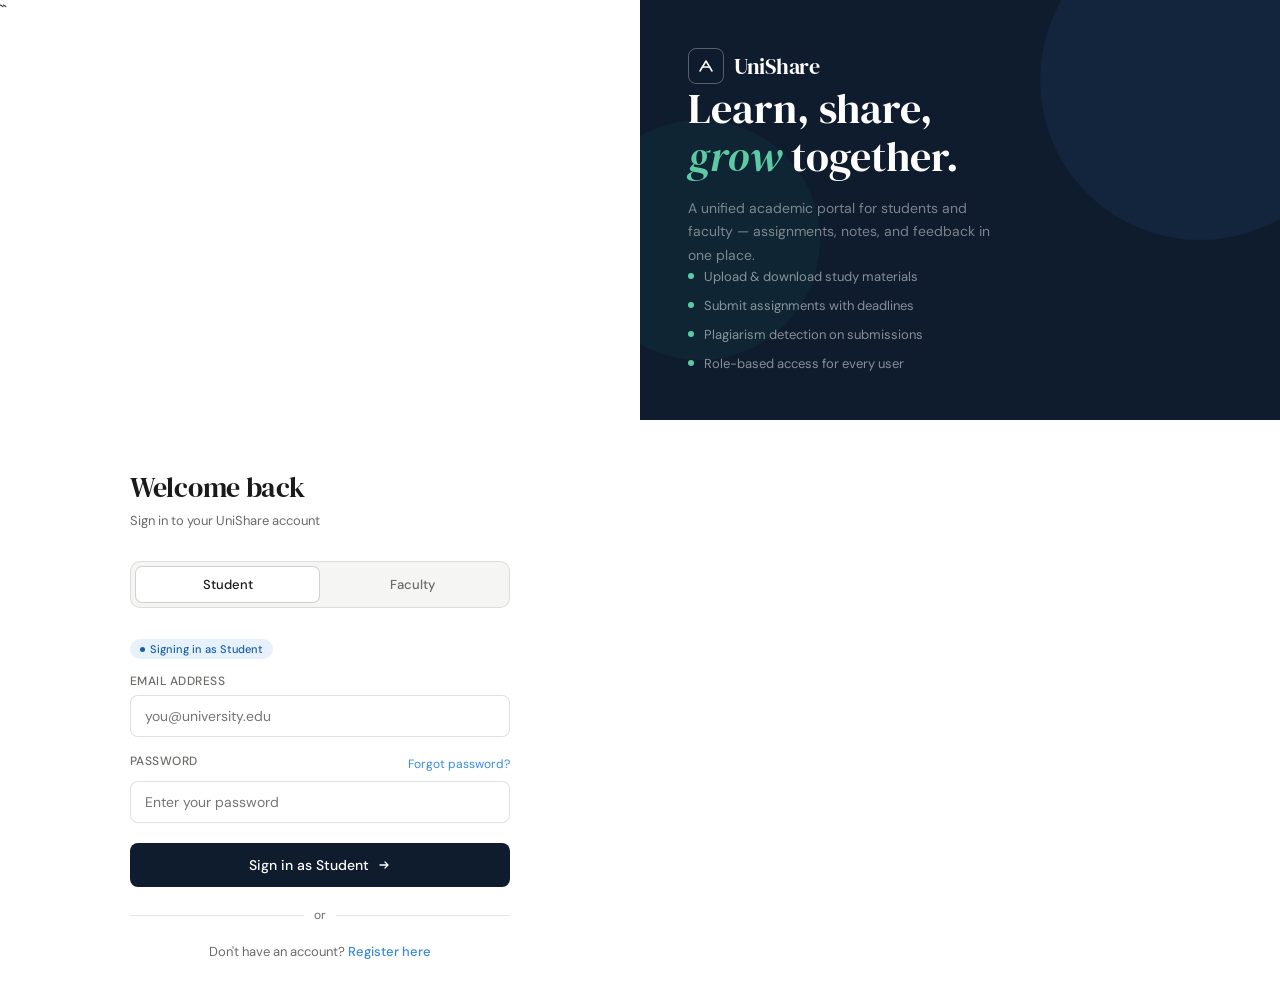
==== login.html @ 8bb80335 "add new file" ====
<!DOCTYPE html>
<html lang="en">
<head>
  <meta charset="UTF-8" />
  <meta name="viewport" content="width=device-width, initial-scale=1.0"/>
  <title>UniShare — Login</title>
  <link rel="preconnect" href="https://fonts.googleapis.com">
  <link rel="preconnect" href="https://fonts.gstatic.com" crossorigin>
  <link href="https://fonts.googleapis.com/css2?family=DM+Serif+Display:ital@0;1&family=DM+Sans:wght@300;400;500&display=swap" rel="stylesheet">
  <style>
    *, *::before, *::after { box-sizing: border-box; margin: 0; padding: 0; }

    html, body {
      height: 100%;
      font-family: 'DM Sans', sans-serif;
      background: #ffffff;
      color: #1a1a1a;
    }

    .page {
      min-height: 100vh;
      display: grid;
      grid-template-columns: 1fr 1fr;
    }

    .left-panel {
      background: #0f1c2e;
      padding: 3rem;
      display: flex;
      flex-direction: column;
      justify-content: space-between;
      position: relative;
      overflow: hidden;
    }

    .left-panel::before {
      content: '';
      position: absolute;
      top: -80px; right: -80px;
      width: 320px; height: 320px;
      border-radius: 50%;
      background: rgba(55, 138, 221, 0.08);
    }

    .left-panel::after {
      content: '';
      position: absolute;
      bottom: 60px; left: -60px;
      width: 240px; height: 240px;
      border-radius: 50%;
      background: rgba(29, 158, 117, 0.07);
    }

    .brand {
      display: flex;
      align-items: center;
      gap: 10px;
      position: relative;
      z-index: 1;
    }

    .brand-mark {
      width: 36px; height: 36px;
      border: 1.5px solid rgba(255,255,255,0.3);
      border-radius: 8px;
      display: flex; align-items: center; justify-content: center;
    }

    .brand-name {
      font-family: 'DM Serif Display', serif;
      font-size: 22px;
      color: #fff;
      letter-spacing: -0.3px;
    }

    .hero-text {
      position: relative;
      z-index: 1;
    }

    .hero-text h1 {
      font-family: 'DM Serif Display', serif;
      font-size: 42px;
      line-height: 1.15;
      color: #fff;
      font-weight: 400;
      margin-bottom: 16px;
    }

    .hero-text h1 em {
      font-style: italic;
      color: #5DCAA5;
    }

    .hero-text p {
      font-size: 14px;
      color: rgba(255,255,255,0.45);
      line-height: 1.7;
      max-width: 320px;
    }

    .features {
      position: relative;
      z-index: 1;
      display: flex;
      flex-direction: column;
      gap: 12px;
    }

    .feature-item {
      display: flex;
      align-items: center;
      gap: 10px;
    }

    .feature-dot {
      width: 6px; height: 6px;
      border-radius: 50%;
      background: #5DCAA5;
      flex-shrink: 0;
    }

    .feature-item span {
      font-size: 13px;
      color: rgba(255,255,255,0.5);
    }

    .right-panel {
      display: flex;
      align-items: center;
      justify-content: center;
      padding: 3rem 2.5rem;
      background: #ffffff;
    }

    .form-container {
      width: 100%;
      max-width: 380px;
    }

    .form-header {
      margin-bottom: 2rem;
    }

    .form-header h2 {
      font-family: 'DM Serif Display', serif;
      font-size: 28px;
      font-weight: 400;
      color: #1a1a1a;
      margin-bottom: 6px;
      letter-spacing: -0.3px;
    }

    .form-header p {
      font-size: 13px;
      color: #6b6b68;
    }

    .role-toggle {
      display: grid;
      grid-template-columns: 1fr 1fr;
      background: #f5f5f3;
      border-radius: 10px;
      padding: 4px;
      margin-bottom: 1.75rem;
      border: 0.5px solid rgba(0,0,0,0.1);
    }

    .role-btn {
      padding: 9px 0;
      border: none;
      background: transparent;
      border-radius: 7px;
      font-family: 'DM Sans', sans-serif;
      font-size: 13px;
      font-weight: 500;
      cursor: pointer;
      color: #6b6b68;
      transition: all 0.18s ease;
    }

    .role-btn.active {
      background: #ffffff;
      color: #1a1a1a;
      border: 0.5px solid rgba(0,0,0,0.18);
    }

    .role-badge {
      display: inline-flex;
      align-items: center;
      gap: 5px;
      background: #e6f1fb;
      color: #185fa5;
      font-size: 11px;
      font-weight: 500;
      padding: 3px 10px;
      border-radius: 20px;
      margin-bottom: 14px;
    }

    .role-badge.faculty {
      background: #e1f5ee;
      color: #0f6e56;
    }

    .role-dot {
      width: 5px; height: 5px;
      border-radius: 50%;
      background: currentColor;
    }

    .field { margin-bottom: 1rem; }

    .field label {
      display: block;
      font-size: 12px;
      font-weight: 500;
      color: #6b6b68;
      letter-spacing: 0.04em;
      text-transform: uppercase;
      margin-bottom: 6px;
    }

    .field input {
      width: 100%;
      height: 42px;
      border: 0.5px solid rgba(0,0,0,0.12);
      border-radius: 8px;
      padding: 0 14px;
      font-family: 'DM Sans', sans-serif;
      font-size: 14px;
      background: #ffffff;
      color: #1a1a1a;
      outline: none;
      transition: border-color 0.15s;
    }

    .field input:hover { border-color: rgba(0,0,0,0.22); }
    .field input:focus { border-color: rgba(0,0,0,0.35); box-shadow: 0 0 0 3px rgba(55,138,221,0.1); }
    .field input.error { border-color: #E24B4A; box-shadow: 0 0 0 3px rgba(226,75,74,0.1); }

    .field-row {
      display: flex;
      align-items: center;
      justify-content: space-between;
      margin-bottom: 6px;
    }

    .field-row label {
      font-size: 12px;
      font-weight: 500;
      color: #6b6b68;
      letter-spacing: 0.04em;
      text-transform: uppercase;
    }

    .forgot-link {
      font-size: 12px;
      color: #378ADD;
      text-decoration: none;
    }

    .forgot-link:hover { text-decoration: underline; }

    .error-msg {
      font-size: 12px;
      color: #E24B4A;
      margin-top: 5px;
      display: none;
    }

    .submit-btn {
      width: 100%;
      height: 44px;
      background: #0f1c2e;
      color: #fff;
      border: none;
      border-radius: 8px;
      font-family: 'DM Sans', sans-serif;
      font-size: 14px;
      font-weight: 500;
      cursor: pointer;
      margin-top: 1.25rem;
      transition: opacity 0.15s, transform 0.1s;
      display: flex;
      align-items: center;
      justify-content: center;
      gap: 8px;
    }

    .submit-btn:hover { opacity: 0.88; }
    .submit-btn:active { transform: scale(0.99); }

    .divider {
      display: flex;
      align-items: center;
      gap: 10px;
      margin: 1.25rem 0;
    }

    .divider hr {
      flex: 1;
      border: none;
      border-top: 0.5px solid rgba(0,0,0,0.1);
    }

    .divider span {
      font-size: 12px;
      color: #6b6b68;
    }

    .register-link {
      text-align: center;
      font-size: 13px;
      color: #6b6b68;
    }

    .register-link a {
      color: #378ADD;
      text-decoration: none;
      font-weight: 500;
    }

    .register-link a:hover { text-decoration: underline; }

    @media (max-width: 768px) {
      .page { grid-template-columns: 1fr; }
      .left-panel { display: none; }
      .right-panel { padding: 2rem 1.5rem; min-height: 100vh; }
    }
  </style>
</head>
<body>

<div class="page">

  ``
  <div class="left-panel">
    <div class="brand">
      <div class="brand-mark">
        <svg width="18" height="18" viewBox="0 0 18 18" fill="none">
          <path d="M3 14L9 4L15 14" stroke="white" stroke-width="1.5" stroke-linecap="round" stroke-linejoin="round"/>
          <path d="M5.5 10H12.5" stroke="white" stroke-width="1.5" stroke-linecap="round"/>
        </svg>
      </div>
      <span class="brand-name">UniShare</span>
    </div>

    <div class="hero-text">
      <h1>Learn, share,<br><em>grow</em> together.</h1>
      <p>A unified academic portal for students and faculty — assignments, notes, and feedback in one place.</p>
    </div>

    <div class="features">
      <div class="feature-item"><div class="feature-dot"></div><span>Upload &amp; download study materials</span></div>
      <div class="feature-item"><div class="feature-dot"></div><span>Submit assignments with deadlines</span></div>
      <div class="feature-item"><div class="feature-dot"></div><span>Plagiarism detection on submissions</span></div>
      <div class="feature-item"><div class="feature-dot"></div><span>Role-based access for every user</span></div>
    </div>
  </div>

  
  <div class="right-panel">
    <div class="form-container">

      <div class="form-header">
        <h2 id="form-title">Welcome back</h2>
        <p id="form-sub">Sign in to your UniShare account</p>
      </div>

      <div class="role-toggle">
        <button class="role-btn active" id="btn-student" onclick="switchRole('student')">Student</button>
        <button class="role-btn" id="btn-faculty" onclick="switchRole('faculty')">Faculty</button>
      </div>

      <div id="role-badge" class="role-badge">
        <div class="role-dot"></div>
        <span id="badge-text">Signing in as Student</span>
      </div>

      <div class="field">
        <label for="email">Email address</label>
        <input type="email" id="email" placeholder="you@university.edu" />
        <div class="error-msg" id="email-err">Please enter a valid email address.</div>
      </div>

      <div class="field">
        <div class="field-row">
          <label for="password">Password</label>
          <a href="#" class="forgot-link">Forgot password?</a>
        </div>
        <input type="password" id="password" placeholder="Enter your password" />
        <div class="error-msg" id="pass-err">Password cannot be empty.</div>
      </div>

      <button class="submit-btn" id="login-btn" onclick="handleLogin()">
        <span id="btn-label">Sign in as Student</span>
        <svg width="14" height="14" viewBox="0 0 14 14" fill="none">
          <path d="M3 7H11M11 7L8 4M11 7L8 10" stroke="white" stroke-width="1.3" stroke-linecap="round" stroke-linejoin="round"/>
        </svg>
      </button>

      <div class="divider">
        <hr /><span>or</span><hr />
      </div>

      <div class="register-link">
        Don't have an account? <a href="register.html">Register here</a>
      </div>

    </div>
  </div>

</div>

<script>
  let currentRole = 'student';

  function switchRole(role) {
    currentRole = role;
    const isStudent = role === 'student';

    document.getElementById('btn-student').classList.toggle('active', isStudent);
    document.getElementById('btn-faculty').classList.toggle('active', !isStudent);

    const badge = document.getElementById('role-badge');
    badge.className = 'role-badge' + (isStudent ? '' : ' faculty');
    document.getElementById('badge-text').textContent = isStudent ? 'Signing in as Student' : 'Signing in as Faculty';
    document.getElementById('btn-label').textContent  = isStudent ? 'Sign in as Student'    : 'Sign in as Faculty';
    document.getElementById('form-title').textContent = isStudent ? 'Welcome back'           : 'Faculty portal';
    document.getElementById('form-sub').textContent   = isStudent
      ? 'Sign in to your UniShare account'
      : 'Access your courses and submissions';
    document.getElementById('email').placeholder = isStudent
      ? 'you@university.edu'
      : 'faculty@university.edu';
  }

  function handleLogin() {
    const email    = document.getElementById('email').value.trim();
    const pass     = document.getElementById('password').value.trim();
    const emailEl  = document.getElementById('email');
    const passEl   = document.getElementById('password');
    const emailErr = document.getElementById('email-err');
    const passErr  = document.getElementById('pass-err');

    let valid = true;

    if (!email || !/^[^\s@]+@[^\s@]+\.[^\s@]+$/.test(email)) {
      emailEl.classList.add('error');
      emailErr.style.display = 'block';
      valid = false;
    } else {
      emailEl.classList.remove('error');
      emailErr.style.display = 'none';
    }

    if (!pass) {
      passEl.classList.add('error');
      passErr.style.display = 'block';
      valid = false;
    } else {
      passEl.classList.remove('error');
      passErr.style.display = 'none';
    }

    if (!valid) return;


    if (currentRole === 'student') {
      localStorage.setItem('studentName', email.split('@')[0]);
window.location.href = 'student-dashboard.html';
    } else {
      window.location.href = 'faculty-dashboard.html';
    }
  }

  
  document.addEventListener('keydown', function(e) {
    if (e.key === 'Enter') handleLogin();
  });
</script>

</body>
</html>
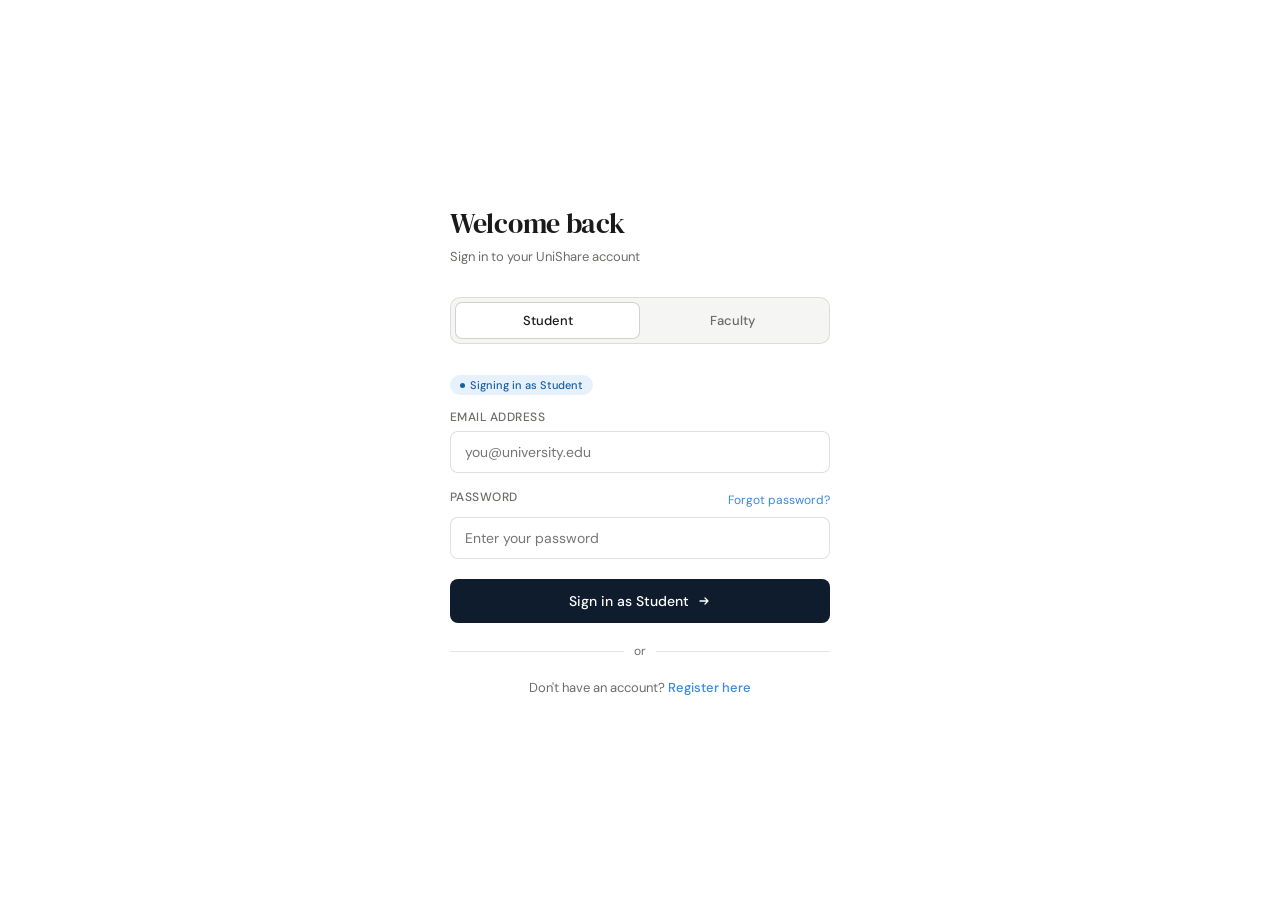
==== commit 1c18aee8: "some changes in frontend panel" ====
--- a/login.html
+++ b/login.html
@@ -4,9 +4,11 @@
   <meta charset="UTF-8" />
   <meta name="viewport" content="width=device-width, initial-scale=1.0"/>
   <title>UniShare — Login</title>
+
   <link rel="preconnect" href="https://fonts.googleapis.com">
   <link rel="preconnect" href="https://fonts.gstatic.com" crossorigin>
   <link href="https://fonts.googleapis.com/css2?family=DM+Serif+Display:ital@0;1&family=DM+Sans:wght@300;400;500&display=swap" rel="stylesheet">
+
   <style>
     *, *::before, *::after { box-sizing: border-box; margin: 0; padding: 0; }
 
@@ -19,110 +21,9 @@
 
     .page {
       min-height: 100vh;
-      display: grid;
-      grid-template-columns: 1fr 1fr;
-    }
-
-    .left-panel {
-      background: #0f1c2e;
-      padding: 3rem;
-      display: flex;
-      flex-direction: column;
-      justify-content: space-between;
-      position: relative;
-      overflow: hidden;
-    }
-
-    .left-panel::before {
-      content: '';
-      position: absolute;
-      top: -80px; right: -80px;
-      width: 320px; height: 320px;
-      border-radius: 50%;
-      background: rgba(55, 138, 221, 0.08);
-    }
-
-    .left-panel::after {
-      content: '';
-      position: absolute;
-      bottom: 60px; left: -60px;
-      width: 240px; height: 240px;
-      border-radius: 50%;
-      background: rgba(29, 158, 117, 0.07);
-    }
-
-    .brand {
-      display: flex;
-      align-items: center;
-      gap: 10px;
-      position: relative;
-      z-index: 1;
-    }
-
-    .brand-mark {
-      width: 36px; height: 36px;
-      border: 1.5px solid rgba(255,255,255,0.3);
-      border-radius: 8px;
-      display: flex; align-items: center; justify-content: center;
-    }
-
-    .brand-name {
-      font-family: 'DM Serif Display', serif;
-      font-size: 22px;
-      color: #fff;
-      letter-spacing: -0.3px;
-    }
-
-    .hero-text {
-      position: relative;
-      z-index: 1;
-    }
-
-    .hero-text h1 {
-      font-family: 'DM Serif Display', serif;
-      font-size: 42px;
-      line-height: 1.15;
-      color: #fff;
-      font-weight: 400;
-      margin-bottom: 16px;
-    }
-
-    .hero-text h1 em {
-      font-style: italic;
-      color: #5DCAA5;
-    }
-
-    .hero-text p {
-      font-size: 14px;
-      color: rgba(255,255,255,0.45);
-      line-height: 1.7;
-      max-width: 320px;
-    }
-
-    .features {
-      position: relative;
-      z-index: 1;
-      display: flex;
-      flex-direction: column;
-      gap: 12px;
-    }
-
-    .feature-item {
-      display: flex;
-      align-items: center;
-      gap: 10px;
-    }
-
-    .feature-dot {
-      width: 6px; height: 6px;
-      border-radius: 50%;
-      background: #5DCAA5;
-      flex-shrink: 0;
-    }
-
-    .feature-item span {
-      font-size: 13px;
-      color: rgba(255,255,255,0.5);
+      display: flex;
+      align-items: center;
+      justify-content: center;
     }
 
     .right-panel {
@@ -131,6 +32,7 @@
       justify-content: center;
       padding: 3rem 2.5rem;
       background: #ffffff;
+      width: 100%;
     }
 
     .form-container {
@@ -324,42 +226,15 @@
     .register-link a:hover { text-decoration: underline; }
 
     @media (max-width: 768px) {
-      .page { grid-template-columns: 1fr; }
-      .left-panel { display: none; }
       .right-panel { padding: 2rem 1.5rem; min-height: 100vh; }
     }
   </style>
 </head>
+
 <body>
 
 <div class="page">
 
-  ``
-  <div class="left-panel">
-    <div class="brand">
-      <div class="brand-mark">
-        <svg width="18" height="18" viewBox="0 0 18 18" fill="none">
-          <path d="M3 14L9 4L15 14" stroke="white" stroke-width="1.5" stroke-linecap="round" stroke-linejoin="round"/>
-          <path d="M5.5 10H12.5" stroke="white" stroke-width="1.5" stroke-linecap="round"/>
-        </svg>
-      </div>
-      <span class="brand-name">UniShare</span>
-    </div>
-
-    <div class="hero-text">
-      <h1>Learn, share,<br><em>grow</em> together.</h1>
-      <p>A unified academic portal for students and faculty — assignments, notes, and feedback in one place.</p>
-    </div>
-
-    <div class="features">
-      <div class="feature-item"><div class="feature-dot"></div><span>Upload &amp; download study materials</span></div>
-      <div class="feature-item"><div class="feature-dot"></div><span>Submit assignments with deadlines</span></div>
-      <div class="feature-item"><div class="feature-dot"></div><span>Plagiarism detection on submissions</span></div>
-      <div class="feature-item"><div class="feature-dot"></div><span>Role-based access for every user</span></div>
-    </div>
-  </div>
-
-  
   <div class="right-panel">
     <div class="form-container">
 
@@ -466,16 +341,14 @@
 
     if (!valid) return;
 
-
     if (currentRole === 'student') {
       localStorage.setItem('studentName', email.split('@')[0]);
-window.location.href = 'student-dashboard.html';
+      window.location.href = 'student-dashboard.html';
     } else {
       window.location.href = 'faculty-dashboard.html';
     }
   }
 
-  
   document.addEventListener('keydown', function(e) {
     if (e.key === 'Enter') handleLogin();
   });
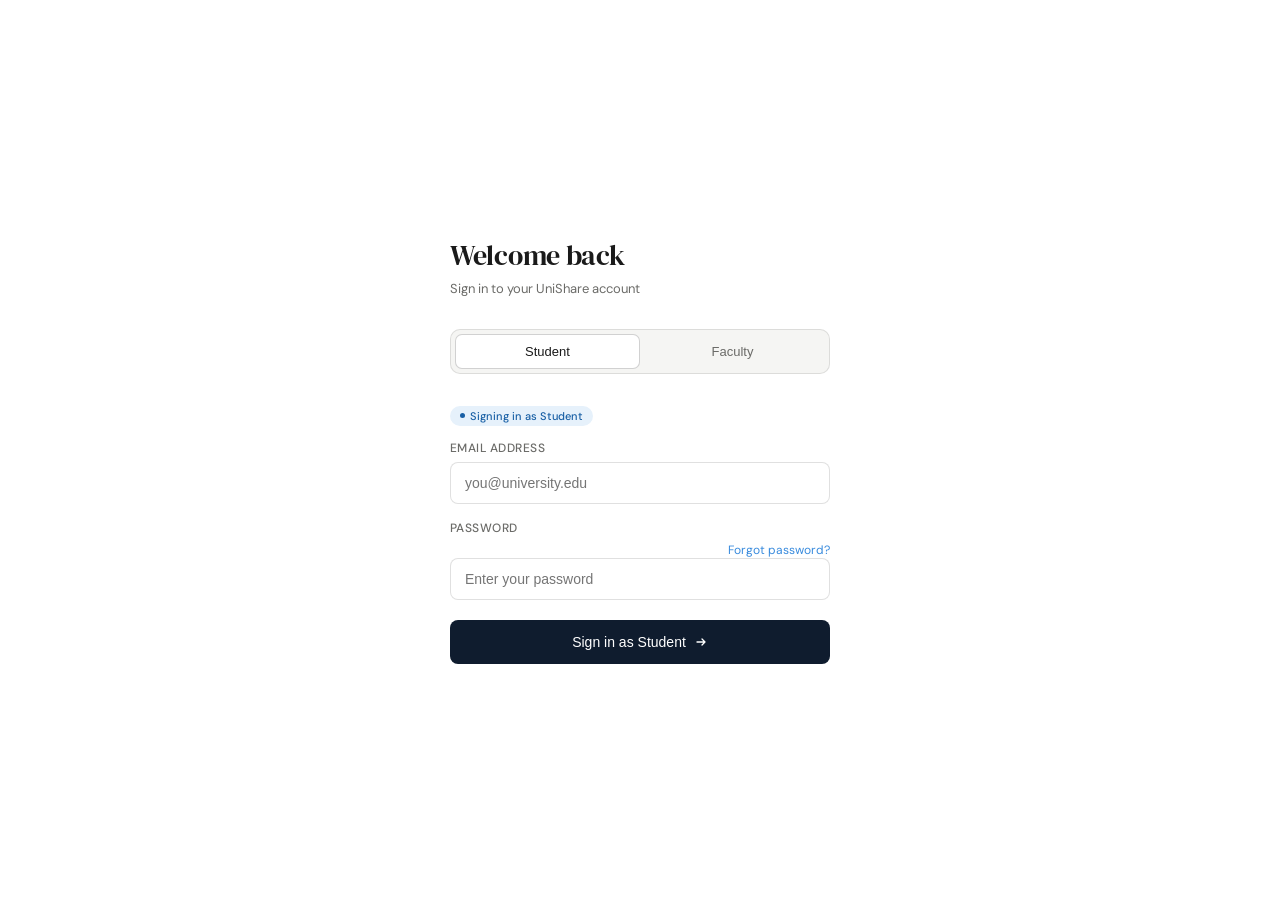
==== commit acd35093: "." ====
--- a/login.html
+++ b/login.html
@@ -1,3 +1,4 @@
+
 <!DOCTYPE html>
 <html lang="en">
 <head>
@@ -40,10 +41,7 @@
       max-width: 380px;
     }
 
-    .form-header {
-      margin-bottom: 2rem;
-    }
-
+    .form-header { margin-bottom: 2rem; }
     .form-header h2 {
       font-family: 'DM Serif Display', serif;
       font-size: 28px;
@@ -52,11 +50,7 @@
       margin-bottom: 6px;
       letter-spacing: -0.3px;
     }
-
-    .form-header p {
-      font-size: 13px;
-      color: #6b6b68;
-    }
+    .form-header p { font-size: 13px; color: #6b6b68; }
 
     .role-toggle {
       display: grid;
@@ -67,20 +61,17 @@
       margin-bottom: 1.75rem;
       border: 0.5px solid rgba(0,0,0,0.1);
     }
-
     .role-btn {
       padding: 9px 0;
       border: none;
       background: transparent;
       border-radius: 7px;
-      font-family: 'DM Sans', sans-serif;
       font-size: 13px;
       font-weight: 500;
       cursor: pointer;
       color: #6b6b68;
       transition: all 0.18s ease;
     }
-
     .role-btn.active {
       background: #ffffff;
       color: #1a1a1a;
@@ -99,20 +90,10 @@
       border-radius: 20px;
       margin-bottom: 14px;
     }
-
-    .role-badge.faculty {
-      background: #e1f5ee;
-      color: #0f6e56;
-    }
-
-    .role-dot {
-      width: 5px; height: 5px;
-      border-radius: 50%;
-      background: currentColor;
-    }
+    .role-badge.faculty { background: #e1f5ee; color: #0f6e56; }
+    .role-dot { width: 5px; height: 5px; border-radius: 50%; background: currentColor; }
 
     .field { margin-bottom: 1rem; }
-
     .field label {
       display: block;
       font-size: 12px;
@@ -122,47 +103,21 @@
       text-transform: uppercase;
       margin-bottom: 6px;
     }
-
     .field input {
       width: 100%;
       height: 42px;
       border: 0.5px solid rgba(0,0,0,0.12);
       border-radius: 8px;
       padding: 0 14px;
-      font-family: 'DM Sans', sans-serif;
       font-size: 14px;
       background: #ffffff;
       color: #1a1a1a;
       outline: none;
       transition: border-color 0.15s;
     }
-
     .field input:hover { border-color: rgba(0,0,0,0.22); }
     .field input:focus { border-color: rgba(0,0,0,0.35); box-shadow: 0 0 0 3px rgba(55,138,221,0.1); }
     .field input.error { border-color: #E24B4A; box-shadow: 0 0 0 3px rgba(226,75,74,0.1); }
-
-    .field-row {
-      display: flex;
-      align-items: center;
-      justify-content: space-between;
-      margin-bottom: 6px;
-    }
-
-    .field-row label {
-      font-size: 12px;
-      font-weight: 500;
-      color: #6b6b68;
-      letter-spacing: 0.04em;
-      text-transform: uppercase;
-    }
-
-    .forgot-link {
-      font-size: 12px;
-      color: #378ADD;
-      text-decoration: none;
-    }
-
-    .forgot-link:hover { text-decoration: underline; }
 
     .error-msg {
       font-size: 12px;
@@ -178,7 +133,6 @@
       color: #fff;
       border: none;
       border-radius: 8px;
-      font-family: 'DM Sans', sans-serif;
       font-size: 14px;
       font-weight: 500;
       cursor: pointer;
@@ -189,55 +143,26 @@
       justify-content: center;
       gap: 8px;
     }
-
     .submit-btn:hover { opacity: 0.88; }
     .submit-btn:active { transform: scale(0.99); }
 
-    .divider {
-      display: flex;
-      align-items: center;
-      gap: 10px;
-      margin: 1.25rem 0;
-    }
-
-    .divider hr {
-      flex: 1;
-      border: none;
-      border-top: 0.5px solid rgba(0,0,0,0.1);
-    }
-
-    .divider span {
+    .forgot-link {
       font-size: 12px;
-      color: #6b6b68;
-    }
-
-    .register-link {
-      text-align: center;
-      font-size: 13px;
-      color: #6b6b68;
-    }
-
-    .register-link a {
       color: #378ADD;
       text-decoration: none;
-      font-weight: 500;
-    }
-
-    .register-link a:hover { text-decoration: underline; }
+      float: right;
+    }
+    .forgot-link:hover { text-decoration: underline; }
 
     @media (max-width: 768px) {
       .right-panel { padding: 2rem 1.5rem; min-height: 100vh; }
     }
   </style>
 </head>
-
 <body>
-
 <div class="page">
-
   <div class="right-panel">
     <div class="form-container">
-
       <div class="form-header">
         <h2 id="form-title">Welcome back</h2>
         <p id="form-sub">Sign in to your UniShare account</p>
@@ -253,39 +178,29 @@
         <span id="badge-text">Signing in as Student</span>
       </div>
 
-      <div class="field">
-        <label for="email">Email address</label>
-        <input type="email" id="email" placeholder="you@university.edu" />
-        <div class="error-msg" id="email-err">Please enter a valid email address.</div>
-      </div>
-
-      <div class="field">
-        <div class="field-row">
+      <form id="login-form" onsubmit="handleLogin(event)">
+        <div class="field">
+          <label for="email">Email address</label>
+          <input type="email" id="email" placeholder="you@university.edu" aria-describedby="email-err" />
+          <div class="error-msg" id="email-err" aria-live="polite">Please enter a valid email address.</div>
+        </div>
+
+        <div class="field">
           <label for="password">Password</label>
           <a href="#" class="forgot-link">Forgot password?</a>
+          <input type="password" id="password" placeholder="Enter your password" aria-describedby="pass-err" />
+          <div class="error-msg" id="pass-err" aria-live="polite">Password cannot be empty.</div>
         </div>
-        <input type="password" id="password" placeholder="Enter your password" />
-        <div class="error-msg" id="pass-err">Password cannot be empty.</div>
-      </div>
-
-      <button class="submit-btn" id="login-btn" onclick="handleLogin()">
-        <span id="btn-label">Sign in as Student</span>
-        <svg width="14" height="14" viewBox="0 0 14 14" fill="none">
-          <path d="M3 7H11M11 7L8 4M11 7L8 10" stroke="white" stroke-width="1.3" stroke-linecap="round" stroke-linejoin="round"/>
-        </svg>
-      </button>
-
-      <div class="divider">
-        <hr /><span>or</span><hr />
-      </div>
-
-      <div class="register-link">
-        Don't have an account? <a href="register.html">Register here</a>
-      </div>
-
+
+        <button type="submit" class="submit-btn" id="login-btn">
+          <span id="btn-label">Sign in as Student</span>
+          <svg width="14" height="14" viewBox="0 0 14 14" fill="none">
+            <path d="M3 7H11M11 7L8 4M11 7L8 10" stroke="white" stroke-width="1.3" stroke-linecap="round" stroke-linejoin="round"/>
+          </svg>
+        </button>
+      </form>
     </div>
   </div>
-
 </div>
 
 <script>
@@ -301,8 +216,8 @@
     const badge = document.getElementById('role-badge');
     badge.className = 'role-badge' + (isStudent ? '' : ' faculty');
     document.getElementById('badge-text').textContent = isStudent ? 'Signing in as Student' : 'Signing in as Faculty';
-    document.getElementById('btn-label').textContent  = isStudent ? 'Sign in as Student'    : 'Sign in as Faculty';
-    document.getElementById('form-title').textContent = isStudent ? 'Welcome back'           : 'Faculty portal';
+    document.getElementById('btn-label').textContent  = isStudent ? 'Sign in as Student' : 'Sign in as Faculty';
+    document.getElementById('form-title').textContent = isStudent ? 'Welcome back' : 'Faculty portal';
     document.getElementById('form-sub').textContent   = isStudent
       ? 'Sign in to your UniShare account'
       : 'Access your courses and submissions';
@@ -311,7 +226,9 @@
       : 'faculty@university.edu';
   }
 
-  function handleLogin() {
+  function handleLogin(e) {
+    if (e) e.preventDefault();
+
     const email    = document.getElementById('email').value.trim();
     const pass     = document.getElementById('password').value.trim();
     const emailEl  = document.getElementById('email');
@@ -341,6 +258,7 @@
 
     if (!valid) return;
 
+    // Demo redirect logic
     if (currentRole === 'student') {
       localStorage.setItem('studentName', email.split('@')[0]);
       window.location.href = 'student-dashboard.html';
@@ -349,10 +267,13 @@
     }
   }
 
-  document.addEventListener('keydown', function(e) {
-    if (e.key === 'Enter') handleLogin();
+  // Clear errors as user types
+  document.getElementById('email').addEventListener('input', () => {
+    document.getElementById('email').classList.remove('error');
+    document.getElementById('email-err').style.display = 'none';
+  });
+  document.getElementById('password').addEventListener('input', () => {
+    document.getElementById('password').classList.remove('error');
+    document.getElementById('pass-err').style.display = 'none';
   });
 </script>
-
-</body>
-</html>
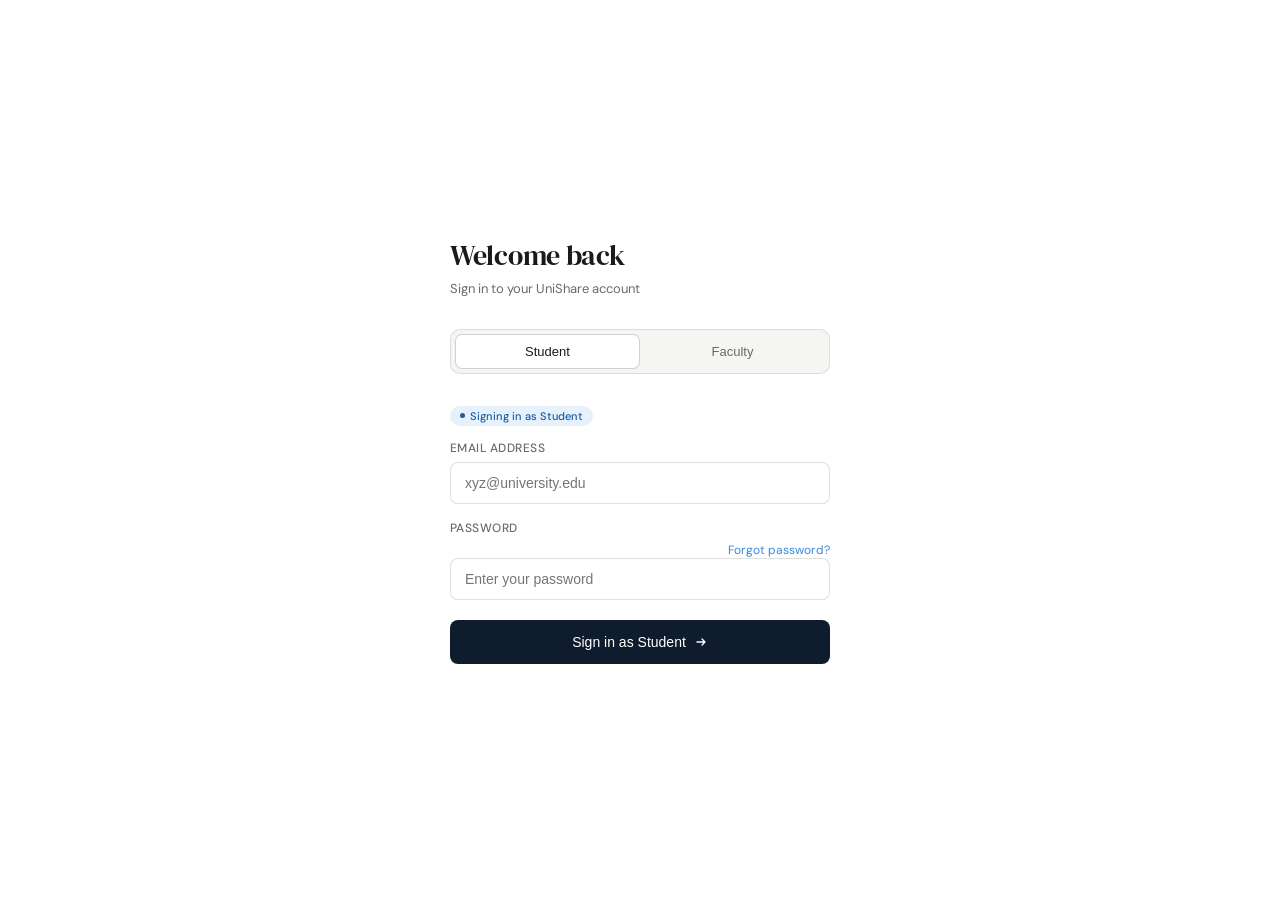
==== commit 7fa1449f: "." ====
--- a/login.html
+++ b/login.html
@@ -181,13 +181,14 @@
       <form id="login-form" onsubmit="handleLogin(event)">
         <div class="field">
           <label for="email">Email address</label>
-          <input type="email" id="email" placeholder="you@university.edu" aria-describedby="email-err" />
+          <input type="email" id="email" placeholder="xyz@university.edu" aria-describedby="email-err" />
           <div class="error-msg" id="email-err" aria-live="polite">Please enter a valid email address.</div>
         </div>
 
         <div class="field">
           <label for="password">Password</label>
-          <a href="#" class="forgot-link">Forgot password?</a>
+          <a href="reset.html" class="forgot-link">Forgot password?</a>
+      
           <input type="password" id="password" placeholder="Enter your password" aria-describedby="pass-err" />
           <div class="error-msg" id="pass-err" aria-live="polite">Password cannot be empty.</div>
         </div>
@@ -261,7 +262,7 @@
     // Demo redirect logic
     if (currentRole === 'student') {
       localStorage.setItem('studentName', email.split('@')[0]);
-      window.location.href = 'student-dashboard.html';
+      window.location.href = 'index.html';
     } else {
       window.location.href = 'faculty-dashboard.html';
     }
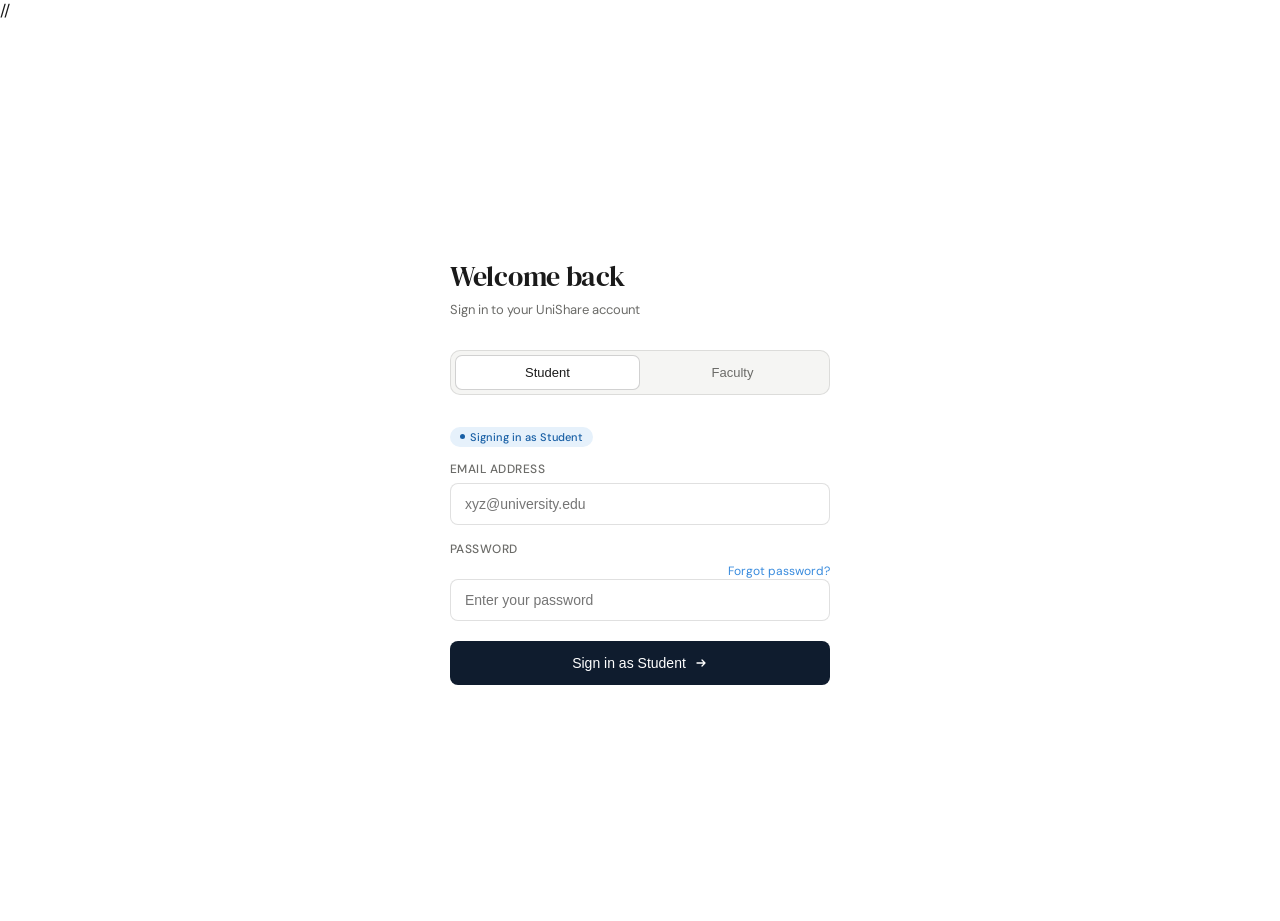
==== commit 414bdb3b: "faculty dashboard" ====
--- a/login.html
+++ b/login.html
@@ -6,7 +6,7 @@
   <meta name="viewport" content="width=device-width, initial-scale=1.0"/>
   <title>UniShare — Login</title>
 
-  <link rel="preconnect" href="https://fonts.googleapis.com">
+//  <link rel="preconnect" href="https://fonts.googleapis.com">
   <link rel="preconnect" href="https://fonts.gstatic.com" crossorigin>
   <link href="https://fonts.googleapis.com/css2?family=DM+Serif+Display:ital@0;1&family=DM+Sans:wght@300;400;500&display=swap" rel="stylesheet">
 
@@ -219,12 +219,8 @@
     document.getElementById('badge-text').textContent = isStudent ? 'Signing in as Student' : 'Signing in as Faculty';
     document.getElementById('btn-label').textContent  = isStudent ? 'Sign in as Student' : 'Sign in as Faculty';
     document.getElementById('form-title').textContent = isStudent ? 'Welcome back' : 'Faculty portal';
-    document.getElementById('form-sub').textContent   = isStudent
-      ? 'Sign in to your UniShare account'
-      : 'Access your courses and submissions';
-    document.getElementById('email').placeholder = isStudent
-      ? 'you@university.edu'
-      : 'faculty@university.edu';
+    document.getElementById('form-sub').textContent   = isStudent? 'Sign in to your UniShare account' : 'Access your courses and submissions';
+    document.getElementById('email').placeholder = isStudent ? 'you@university.edu': 'faculty@university.edu';
   }
 
   function handleLogin(e) {
@@ -263,7 +259,8 @@
     if (currentRole === 'student') {
       localStorage.setItem('studentName', email.split('@')[0]);
       window.location.href = 'index.html';
-    } else {
+    }
+     else {
       window.location.href = 'faculty-dashboard.html';
     }
   }
